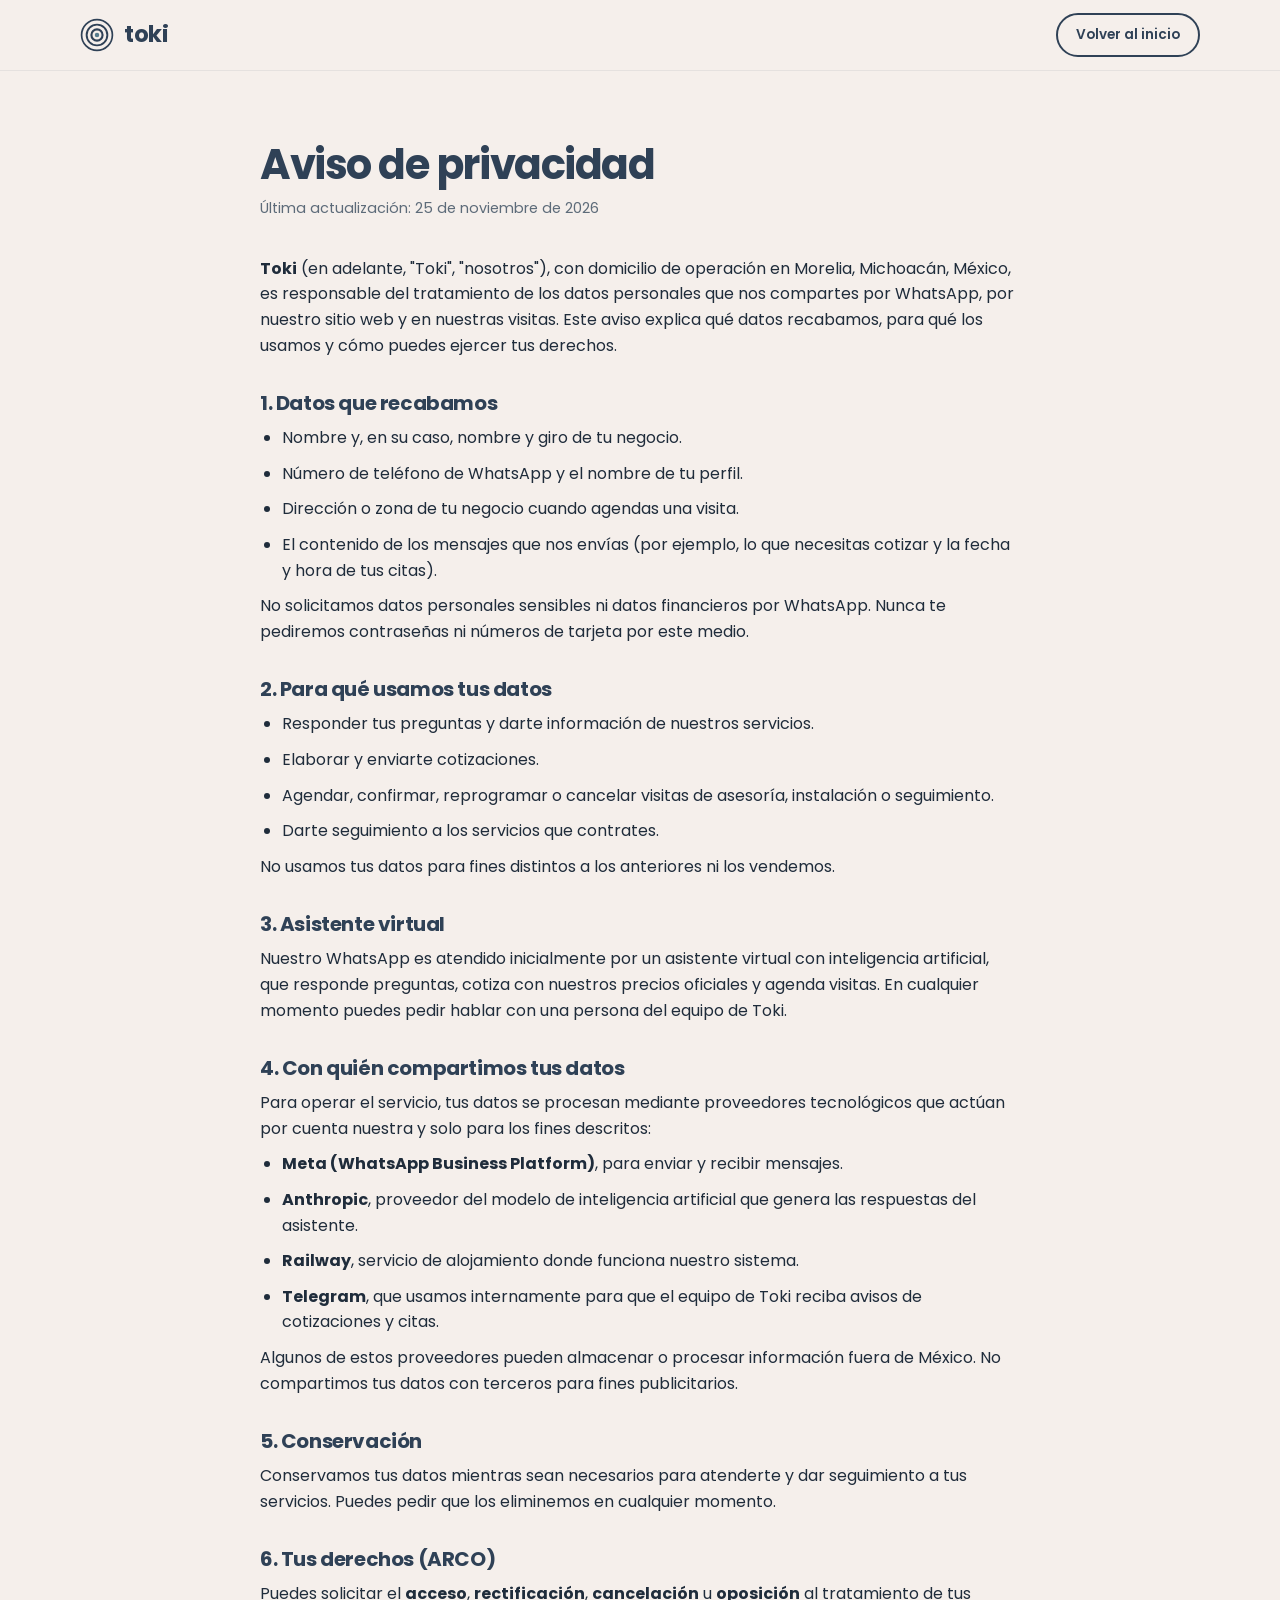
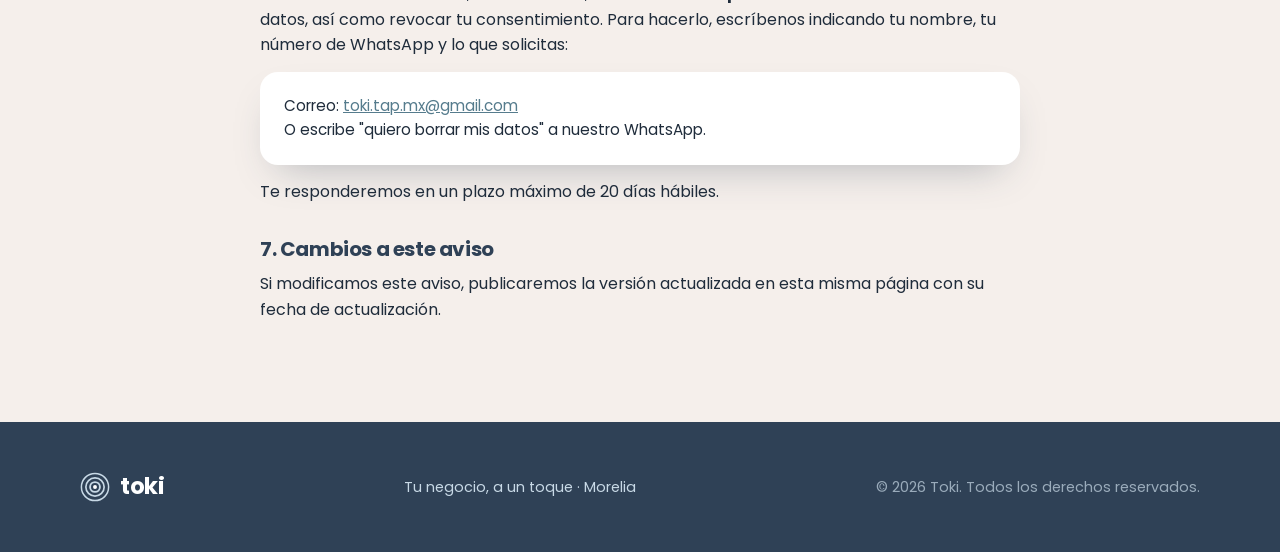
==== privacidad.html @ 363a6a0e "Agregar aviso de privacidad (requerido por Meta para el bot de WhatsApp) Co-Authored-By: Claude Opus" ====
<!DOCTYPE html>
<html lang="es-MX">
<head>
  <meta charset="UTF-8">
  <meta name="viewport" content="width=device-width, initial-scale=1">
  <title>Aviso de privacidad · Toki</title>
  <meta name="description" content="Aviso de privacidad de Toki: qué datos recabamos por WhatsApp y nuestro sitio, para qué los usamos y cómo ejercer tus derechos.">
  <meta name="theme-color" content="#2F4156">
  <link rel="icon" href="favicon.svg" type="image/svg+xml">
  <link rel="preconnect" href="https://fonts.googleapis.com">
  <link rel="preconnect" href="https://fonts.gstatic.com" crossorigin>
  <link href="https://fonts.googleapis.com/css2?family=Poppins:wght@300;400;500;600;700&display=swap" rel="stylesheet">
  <link rel="stylesheet" href="css/styles.css">
  <style>
    .legal{padding:70px 0 90px}
    .legal h1{font-size:clamp(1.9rem,4vw,2.6rem);font-weight:700;margin-bottom:8px}
    .legal .upd{color:var(--muted);font-size:.9rem;margin-bottom:36px}
    .legal h2{font-size:1.25rem;margin:34px 0 10px}
    .legal p,.legal li{color:var(--ink);margin-bottom:10px}
    .legal ul{list-style:disc;padding-left:22px}
    .legal a{color:var(--teal);text-decoration:underline}
    .legal .card{background:var(--white);border-radius:var(--r);padding:22px 24px;box-shadow:var(--shadow);margin-top:14px}
  </style>
</head>
<body>

<header class="nav">
  <div class="wrap nav__in">
    <a href="index.html" class="brand" aria-label="Toki, inicio">
      <img src="assets/logo.svg" alt="" width="34" height="34">
      <span>toki</span>
    </a>
    <a class="btn btn--sm btn--ghost" href="index.html" style="margin-left:auto">Volver al inicio</a>
  </div>
</header>

<main class="legal">
  <div class="wrap wrap--narrow">
    <h1>Aviso de privacidad</h1>
    <p class="upd">Última actualización: 25 de noviembre de 2026</p>

    <p><strong>Toki</strong> (en adelante, "Toki", "nosotros"), con domicilio de operación en Morelia, Michoacán, México, es responsable del tratamiento de los datos personales que nos compartes por WhatsApp, por nuestro sitio web y en nuestras visitas. Este aviso explica qué datos recabamos, para qué los usamos y cómo puedes ejercer tus derechos.</p>

    <h2>1. Datos que recabamos</h2>
    <ul>
      <li>Nombre y, en su caso, nombre y giro de tu negocio.</li>
      <li>Número de teléfono de WhatsApp y el nombre de tu perfil.</li>
      <li>Dirección o zona de tu negocio cuando agendas una visita.</li>
      <li>El contenido de los mensajes que nos envías (por ejemplo, lo que necesitas cotizar y la fecha y hora de tus citas).</li>
    </ul>
    <p>No solicitamos datos personales sensibles ni datos financieros por WhatsApp. Nunca te pediremos contraseñas ni números de tarjeta por este medio.</p>

    <h2>2. Para qué usamos tus datos</h2>
    <ul>
      <li>Responder tus preguntas y darte información de nuestros servicios.</li>
      <li>Elaborar y enviarte cotizaciones.</li>
      <li>Agendar, confirmar, reprogramar o cancelar visitas de asesoría, instalación o seguimiento.</li>
      <li>Darte seguimiento a los servicios que contrates.</li>
    </ul>
    <p>No usamos tus datos para fines distintos a los anteriores ni los vendemos.</p>

    <h2>3. Asistente virtual</h2>
    <p>Nuestro WhatsApp es atendido inicialmente por un asistente virtual con inteligencia artificial, que responde preguntas, cotiza con nuestros precios oficiales y agenda visitas. En cualquier momento puedes pedir hablar con una persona del equipo de Toki.</p>

    <h2>4. Con quién compartimos tus datos</h2>
    <p>Para operar el servicio, tus datos se procesan mediante proveedores tecnológicos que actúan por cuenta nuestra y solo para los fines descritos:</p>
    <ul>
      <li><strong>Meta (WhatsApp Business Platform)</strong>, para enviar y recibir mensajes.</li>
      <li><strong>Anthropic</strong>, proveedor del modelo de inteligencia artificial que genera las respuestas del asistente.</li>
      <li><strong>Railway</strong>, servicio de alojamiento donde funciona nuestro sistema.</li>
      <li><strong>Telegram</strong>, que usamos internamente para que el equipo de Toki reciba avisos de cotizaciones y citas.</li>
    </ul>
    <p>Algunos de estos proveedores pueden almacenar o procesar información fuera de México. No compartimos tus datos con terceros para fines publicitarios.</p>

    <h2>5. Conservación</h2>
    <p>Conservamos tus datos mientras sean necesarios para atenderte y dar seguimiento a tus servicios. Puedes pedir que los eliminemos en cualquier momento.</p>

    <h2>6. Tus derechos (ARCO)</h2>
    <p>Puedes solicitar el <strong>acceso</strong>, <strong>rectificación</strong>, <strong>cancelación</strong> u <strong>oposición</strong> al tratamiento de tus datos, así como revocar tu consentimiento. Para hacerlo, escríbenos indicando tu nombre, tu número de WhatsApp y lo que solicitas:</p>
    <div class="card">
      <p style="margin:0">Correo: <a href="mailto:toki.tap.mx@gmail.com">toki.tap.mx@gmail.com</a><br>
      O escribe "quiero borrar mis datos" a nuestro WhatsApp.</p>
    </div>
    <p style="margin-top:14px">Te responderemos en un plazo máximo de 20 días hábiles.</p>

    <h2>7. Cambios a este aviso</h2>
    <p>Si modificamos este aviso, publicaremos la versión actualizada en esta misma página con su fecha de actualización.</p>
  </div>
</main>

<footer class="footer">
  <div class="wrap footer__in">
    <a href="index.html" class="brand brand--light"><img src="assets/logo-light.svg" alt="" width="30" height="30"><span>toki</span></a>
    <p>Tu negocio, a un toque · Morelia</p>
    <p class="footer__copy">© 2026 Toki. Todos los derechos reservados.</p>
  </div>
</footer>

</body>
</html>
---- css/styles.css ----
/* ===== Toki · identidad ===== */
:root{
  --navy:#2F4156; --teal:#567C8D; --beige:#F5EFEB; --sky:#C8D9E6; --white:#FFFFFF;
  --ink:#1F2C3B; --muted:#5D6B79; --gold:#E3B341;
  --r:18px; --r-lg:28px;
  --shadow:0 18px 40px -18px rgba(47,65,86,.35);
  --font:"Poppins",system-ui,-apple-system,"Segoe UI",Roboto,sans-serif;
}
*{box-sizing:border-box;margin:0;padding:0}
html{scroll-behavior:smooth;scroll-padding-top:80px}
body{font-family:var(--font);color:var(--ink);background:var(--beige);line-height:1.6;-webkit-font-smoothing:antialiased}
img,svg{display:block}
a{color:inherit;text-decoration:none}
ul{list-style:none}
h1,h2,h3{color:var(--navy);line-height:1.15;letter-spacing:-.02em}
h2{font-size:clamp(1.8rem,3.6vw,2.6rem);font-weight:700}
h3{font-size:1.15rem;font-weight:600}
.wrap{width:min(1120px,100% - 40px);margin-inline:auto}
.wrap--narrow{width:min(760px,100% - 40px)}

/* ===== Botones ===== */
.btn{display:inline-flex;align-items:center;justify-content:center;gap:8px;padding:14px 26px;border-radius:999px;font-weight:600;font-size:.95rem;border:2px solid transparent;cursor:pointer;transition:transform .2s,background .2s,color .2s,border-color .2s;font-family:inherit}
.btn:hover{transform:translateY(-2px)}
.btn--sm{padding:9px 18px;font-size:.85rem}
.btn--dark{background:var(--navy);color:var(--white)}
.btn--dark:hover{background:var(--teal)}
.btn--ghost{border-color:var(--navy);color:var(--navy)}
.btn--ghost:hover{background:var(--navy);color:var(--white)}
.btn--light{background:var(--white);color:var(--navy)}
.btn--light:hover{background:var(--sky)}
.btn--outline{border-color:rgba(255,255,255,.5);color:var(--white)}
.btn--outline:hover{background:var(--white);color:var(--navy)}

/* ===== Navegación ===== */
.nav{position:sticky;top:0;z-index:50;background:rgba(245,239,235,.85);backdrop-filter:saturate(1.4) blur(12px);border-bottom:1px solid rgba(47,65,86,.08)}
.nav__in{display:flex;align-items:center;gap:28px;height:70px}
.brand{display:flex;align-items:center;gap:10px;font-weight:700;font-size:1.45rem;color:var(--navy);letter-spacing:-.02em}
.brand--light{color:var(--white)}
.nav__links{display:flex;gap:26px;margin-left:auto;font-size:.92rem;font-weight:500;color:var(--muted)}
.nav__links a:hover{color:var(--navy)}
.nav__toggle{display:none;background:none;border:0;width:40px;height:40px;cursor:pointer;flex-direction:column;justify-content:center;gap:6px;align-items:center}
.nav__toggle span{width:22px;height:2px;background:var(--navy);border-radius:2px;transition:.25s}

/* ===== Hero ===== */
.hero{padding:80px 0 100px;overflow:hidden}
.hero__in{display:grid;grid-template-columns:1.05fr .95fr;gap:60px;align-items:center}
.eyebrow{font-size:.78rem;font-weight:600;letter-spacing:.18em;text-transform:uppercase;color:var(--teal);margin-bottom:14px}
.eyebrow--light{color:var(--sky)}
h1{font-size:clamp(2.7rem,6vw,4.4rem);font-weight:700;letter-spacing:-.035em}
h1 span{color:var(--teal)}
.lead{font-size:1.12rem;color:var(--muted);margin:22px 0 32px;max-width:520px}
.hero__cta{display:flex;flex-wrap:wrap;gap:14px}
.ticks{display:flex;flex-wrap:wrap;gap:8px 22px;margin-top:30px;font-size:.9rem;color:var(--navy);font-weight:500}
.ticks li{display:flex;align-items:center;gap:8px}
.ticks li::before{content:"";width:18px;height:18px;border-radius:50%;background:var(--sky) url("data:image/svg+xml,%3Csvg xmlns='http://www.w3.org/2000/svg' viewBox='0 0 24 24' fill='none' stroke='%232F4156' stroke-width='3.2' stroke-linecap='round' stroke-linejoin='round'%3E%3Cpath d='M6 12.5l4 4 8-9'/%3E%3C/svg%3E") center/11px no-repeat}

.hero__art{position:relative;height:460px}
.sticker{border-radius:50%;display:flex;flex-direction:column;align-items:center;justify-content:center;text-align:center;box-shadow:var(--shadow)}
.sticker--hero{position:absolute;left:0;top:40px;width:340px;height:340px;background:var(--sky);color:var(--navy);gap:6px;z-index:1}
.sticker small{font-size:.7rem;letter-spacing:.2em;color:var(--teal);font-weight:500}
.sticker strong{font-size:1.45rem;font-weight:700}
.sticker em{font-style:normal;color:var(--gold);font-size:1.25rem;letter-spacing:4px}
.sticker span{font-size:.85rem}
.radar{position:relative;width:118px;height:118px;margin:10px 0 6px}
.radar i{position:absolute;inset:0;border:5px solid var(--navy);border-radius:50%}
.radar i:nth-child(2){inset:19px;border-width:5.5px}
.radar i:nth-child(3){inset:37px;border-width:6px}
.radar b{position:absolute;inset:51px;background:var(--teal);border-radius:50%}
.radar--light i{border-color:var(--sky)}
.radar--light b{background:var(--white)}

.phone{position:absolute;right:10px;top:0;width:210px;height:420px;border-radius:38px;background:var(--navy);padding:10px;box-shadow:0 30px 60px -20px rgba(31,44,59,.55);transform:rotate(8deg);z-index:2;animation:tap 4s ease-in-out infinite}
.phone__screen{height:100%;border-radius:30px;background:var(--white);position:relative;padding:44px 16px 16px}
.phone__notch{position:absolute;top:10px;left:50%;translate:-50% 0;width:70px;height:20px;border-radius:12px;background:var(--navy)}
.phone__card{background:var(--beige);border-radius:16px;padding:18px 14px;margin-top:80px}
.phone__stars{color:var(--gold);font-size:1.45rem;letter-spacing:3px;text-align:center}
.phone__line{height:8px;border-radius:6px;background:var(--sky);margin-top:14px}
.phone__line--short{width:60%}
.phone__btn{margin-top:18px;background:var(--navy);color:var(--white);font-size:.72rem;font-weight:600;text-align:center;padding:10px;border-radius:999px}
.pulse{position:absolute;left:170px;top:210px;z-index:0}
.pulse i{position:absolute;width:20px;height:20px;border-radius:50%;border:2px solid var(--teal);translate:-50% -50%;animation:ping 3s ease-out infinite;opacity:0}
.pulse i:nth-child(2){animation-delay:1s}
.pulse i:nth-child(3){animation-delay:2s}
@keyframes ping{0%{width:20px;height:20px;opacity:.7}100%{width:460px;height:460px;opacity:0}}
@keyframes tap{0%,100%{transform:rotate(8deg) translate(0,0)}50%{transform:rotate(5deg) translate(-26px,8px)}}

/* ===== Secciones ===== */
.section{padding:100px 0}
.section--tint{background:var(--white)}
.section--navy{background:var(--navy);color:var(--sky)}
.section--navy h2,.section--navy h3{color:var(--white)}
.sec-head{text-align:center;max-width:640px;margin:0 auto 56px}
.sec-sub{color:var(--muted);margin-top:14px;font-size:1.03rem}
.section--navy .sec-sub{color:var(--sky)}

.steps{display:grid;grid-template-columns:repeat(3,1fr);gap:24px;list-style:none}
.step{background:var(--white);border-radius:var(--r-lg);padding:34px 30px;position:relative}
.step__n{display:grid;place-items:center;width:46px;height:46px;border-radius:50%;background:var(--navy);color:var(--white);font-weight:700;margin-bottom:22px}
.step p{color:var(--muted);margin-top:10px;font-size:.95rem}

.cards{display:grid;grid-template-columns:repeat(3,1fr);gap:24px}
.card{background:var(--beige);border-radius:var(--r-lg);padding:34px 30px;transition:transform .25s,box-shadow .25s}
.card:hover{transform:translateY(-6px);box-shadow:var(--shadow)}
.card__icon{width:54px;height:54px;border-radius:16px;background:var(--navy);display:grid;place-items:center;margin-bottom:22px}
.card__icon svg{width:26px;height:26px;fill:none;stroke:var(--sky);stroke-width:1.8;stroke-linecap:round;stroke-linejoin:round}
.card p{color:var(--muted);font-size:.95rem;margin:10px 0 18px}
.card li{font-size:.9rem;color:var(--navy);padding:7px 0;border-top:1px solid rgba(47,65,86,.1);font-weight:500}

.split{display:grid;grid-template-columns:1fr 1fr;gap:60px;align-items:center}
.chips{display:flex;flex-wrap:wrap;gap:10px;margin-top:28px}
.chips li{background:var(--white);border:1px solid rgba(47,65,86,.12);padding:9px 16px;border-radius:999px;font-size:.88rem;font-weight:500;color:var(--navy)}
.mini-stickers{display:flex;justify-content:center;gap:26px;flex-wrap:wrap}
.sticker--sm{width:230px;height:230px;gap:2px}
.sticker--sm strong{font-size:1.15rem}
.sticker--sm .radar{transform:scale(.8);margin:0}
.sticker--sm span{font-size:.78rem}
.sticker--navy{background:var(--navy);color:var(--white)}
.sticker--white{background:var(--white);color:var(--navy)}
.sticker--navy span{color:var(--sky)}
.wordmark{font-size:1.6rem!important;letter-spacing:.02em}
.mini-stickers .sticker:nth-child(2){margin-top:60px}

.plans{display:grid;grid-template-columns:repeat(3,1fr);gap:24px;align-items:stretch}
.plan{border:1px solid rgba(200,217,230,.25);border-radius:var(--r-lg);padding:36px 30px;display:flex;flex-direction:column;background:rgba(255,255,255,.03)}
.plan--featured{background:var(--teal);border-color:var(--teal)}
.plan__tag{font-size:.75rem;letter-spacing:.16em;text-transform:uppercase;font-weight:600;color:var(--sky);margin-bottom:10px}
.plan--featured .plan__tag{color:var(--white)}
.plan__price{font-size:3rem;font-weight:700;color:var(--white);margin:12px 0 22px;line-height:1}
.plan__price span{font-size:1.5rem;vertical-align:top;margin-right:2px}
.plan__price small{font-size:.9rem;font-weight:500;color:var(--sky)}
.plan--featured .plan__price small{color:var(--white)}
.plan__price--quote{font-size:2.2rem}
.plan ul{flex:1;margin-bottom:28px}
.plan li{padding:9px 0 9px 26px;border-top:1px solid rgba(200,217,230,.18);font-size:.92rem;position:relative;color:var(--white)}
.plan li::before{content:"";position:absolute;left:0;top:15px;width:12px;height:12px;border-radius:50%;border:2.5px solid var(--sky)}

.why{display:grid;grid-template-columns:repeat(4,1fr);gap:24px}
.why>div{padding:28px 4px;border-top:3px solid var(--navy)}
.why p{color:var(--muted);font-size:.93rem;margin-top:10px}

.faq details{background:var(--beige);border-radius:var(--r);margin-bottom:12px;padding:4px 24px}
.faq summary{cursor:pointer;font-weight:600;color:var(--navy);padding:18px 30px 18px 0;list-style:none;position:relative}
.faq summary::-webkit-details-marker{display:none}
.faq summary::after{content:"+";position:absolute;right:0;top:50%;translate:0 -50%;font-size:1.5rem;font-weight:400;color:var(--teal);transition:rotate .25s}
.faq details[open] summary::after{rotate:45deg}
.faq details p{color:var(--muted);padding-bottom:20px;font-size:.95rem}

.split--contact{align-items:start}
.contact-list{margin:30px 0 24px}
.contact-list li{display:flex;justify-content:space-between;gap:20px;padding:14px 0;border-bottom:1px solid rgba(47,65,86,.12);font-size:.95rem}
.contact-list span{color:var(--muted)}
.contact-list a,.contact-list b{color:var(--navy);font-weight:600;text-align:right}
.contact-list a:hover{color:var(--teal)}
.socials{display:flex;gap:12px}
.socials a{width:46px;height:46px;border-radius:50%;background:var(--navy);color:var(--white);display:grid;place-items:center;transition:background .2s}
.socials a:hover{background:var(--teal)}
.socials svg{width:22px;height:22px;fill:none;stroke:var(--white);stroke-width:1.8;stroke-linecap:round;stroke-linejoin:round}
.form{background:var(--white);border-radius:var(--r-lg);padding:36px;display:grid;gap:16px;box-shadow:var(--shadow)}
.form label{display:grid;gap:6px;font-size:.85rem;font-weight:600;color:var(--navy)}
.form input,.form select,.form textarea{font:inherit;font-weight:400;font-size:.95rem;padding:12px 14px;border-radius:12px;border:1.5px solid var(--sky);background:var(--beige);color:var(--ink);outline:none;transition:border-color .2s}
.form input:focus,.form select:focus,.form textarea:focus{border-color:var(--teal)}
.form__note{font-size:.8rem;color:var(--muted);text-align:center}

.footer{background:var(--navy);color:var(--sky);padding:46px 0}
.footer__in{display:flex;align-items:center;justify-content:space-between;gap:20px;flex-wrap:wrap;font-size:.9rem}
.footer__copy{opacity:.7}

.wa-float{position:fixed;right:22px;bottom:22px;width:58px;height:58px;border-radius:50%;background:var(--teal);color:var(--white);display:grid;place-items:center;box-shadow:0 12px 30px -8px rgba(31,44,59,.5);z-index:60;transition:transform .2s}
.wa-float:hover{transform:scale(1.08)}
.wa-float svg{width:28px;height:28px;fill:none;stroke:currentColor;stroke-width:1.8;stroke-linejoin:round}

/* Aparición al hacer scroll */
.reveal{opacity:0;transform:translateY(24px);transition:opacity .7s ease,transform .7s ease}
.reveal.in{opacity:1;transform:none}

/* ===== Responsivo ===== */
@media (max-width:960px){
  .hero__in,.split{grid-template-columns:1fr}
  .hero__art{height:420px;max-width:440px;margin:0 auto;width:100%}
  .cards,.plans,.steps{grid-template-columns:1fr}
  .why{grid-template-columns:1fr 1fr}
  .plans{max-width:440px;margin-inline:auto}
}
@media (max-width:760px){
  .nav__links{position:fixed;inset:70px 0 auto 0;flex-direction:column;gap:0;background:var(--beige);padding:10px 20px 24px;border-bottom:1px solid rgba(47,65,86,.1);transform:translateY(-130%);transition:transform .3s;margin:0}
  .nav__links a{padding:14px 0;border-bottom:1px solid rgba(47,65,86,.08);font-size:1rem}
  .nav.open .nav__links{transform:none}
  .nav__toggle{display:flex;margin-left:auto}
  .nav__in>.btn{display:none}
  .nav.open .nav__toggle span:first-child{transform:translateY(4px) rotate(45deg)}
  .nav.open .nav__toggle span:last-child{transform:translateY(-4px) rotate(-45deg)}
  .hero{padding:50px 0 70px}
  .section{padding:72px 0}
  .sticker--hero{width:270px;height:270px;top:60px}
  .sticker--hero .radar{transform:scale(.8);margin:0}
  .sticker--hero strong{font-size:1.2rem}
  .phone{width:170px;height:340px;right:0}
  .phone__card{margin-top:50px}
  .pulse{left:135px;top:195px}
  .why{grid-template-columns:1fr}
  .mini-stickers .sticker:nth-child(2){margin-top:0}
  .sticker--sm{width:190px;height:190px}
  .sticker--sm .radar{transform:scale(.65);margin:-12px 0}
  .form{padding:26px}
}
@media (prefers-reduced-motion:reduce){
  *{animation:none!important;transition:none!important;scroll-behavior:auto!important}
  .reveal{opacity:1;transform:none}
}

/* Evita desbordes horizontales en celular */
.split>*{min-width:0}
.form input,.form select,.form textarea{width:100%;min-width:0}
.contact-list a{overflow-wrap:anywhere}
@media (max-width:760px){
  .hero__art{height:360px}
  .sticker--hero{width:230px;height:230px;top:70px;gap:2px}
  .sticker--hero small{font-size:.6rem}
  .sticker--hero strong{font-size:1rem}
  .sticker--hero .radar{transform:scale(.62);margin:-18px 0}
  .sticker--hero em{font-size:.95rem}
  .sticker--hero span{font-size:.72rem}
  .phone{width:140px;height:290px;border-radius:30px;padding:8px}
  .phone__screen{border-radius:24px;padding:34px 10px 10px}
  .phone__notch{width:50px;height:14px}
  .phone__card{margin-top:34px;padding:12px 8px}
  .phone__stars{font-size:.95rem;letter-spacing:1px}
  .phone__btn{font-size:.6rem;padding:7px}
  .pulse{left:115px;top:185px}
}

/* Elementos ocultos por datos pendientes */
[hidden]{display:none!important}
.soon{background:var(--white);border-radius:var(--r-lg);padding:44px 36px;text-align:center;box-shadow:var(--shadow);display:grid;justify-items:center;gap:14px}
.soon p{color:var(--muted);max-width:360px}
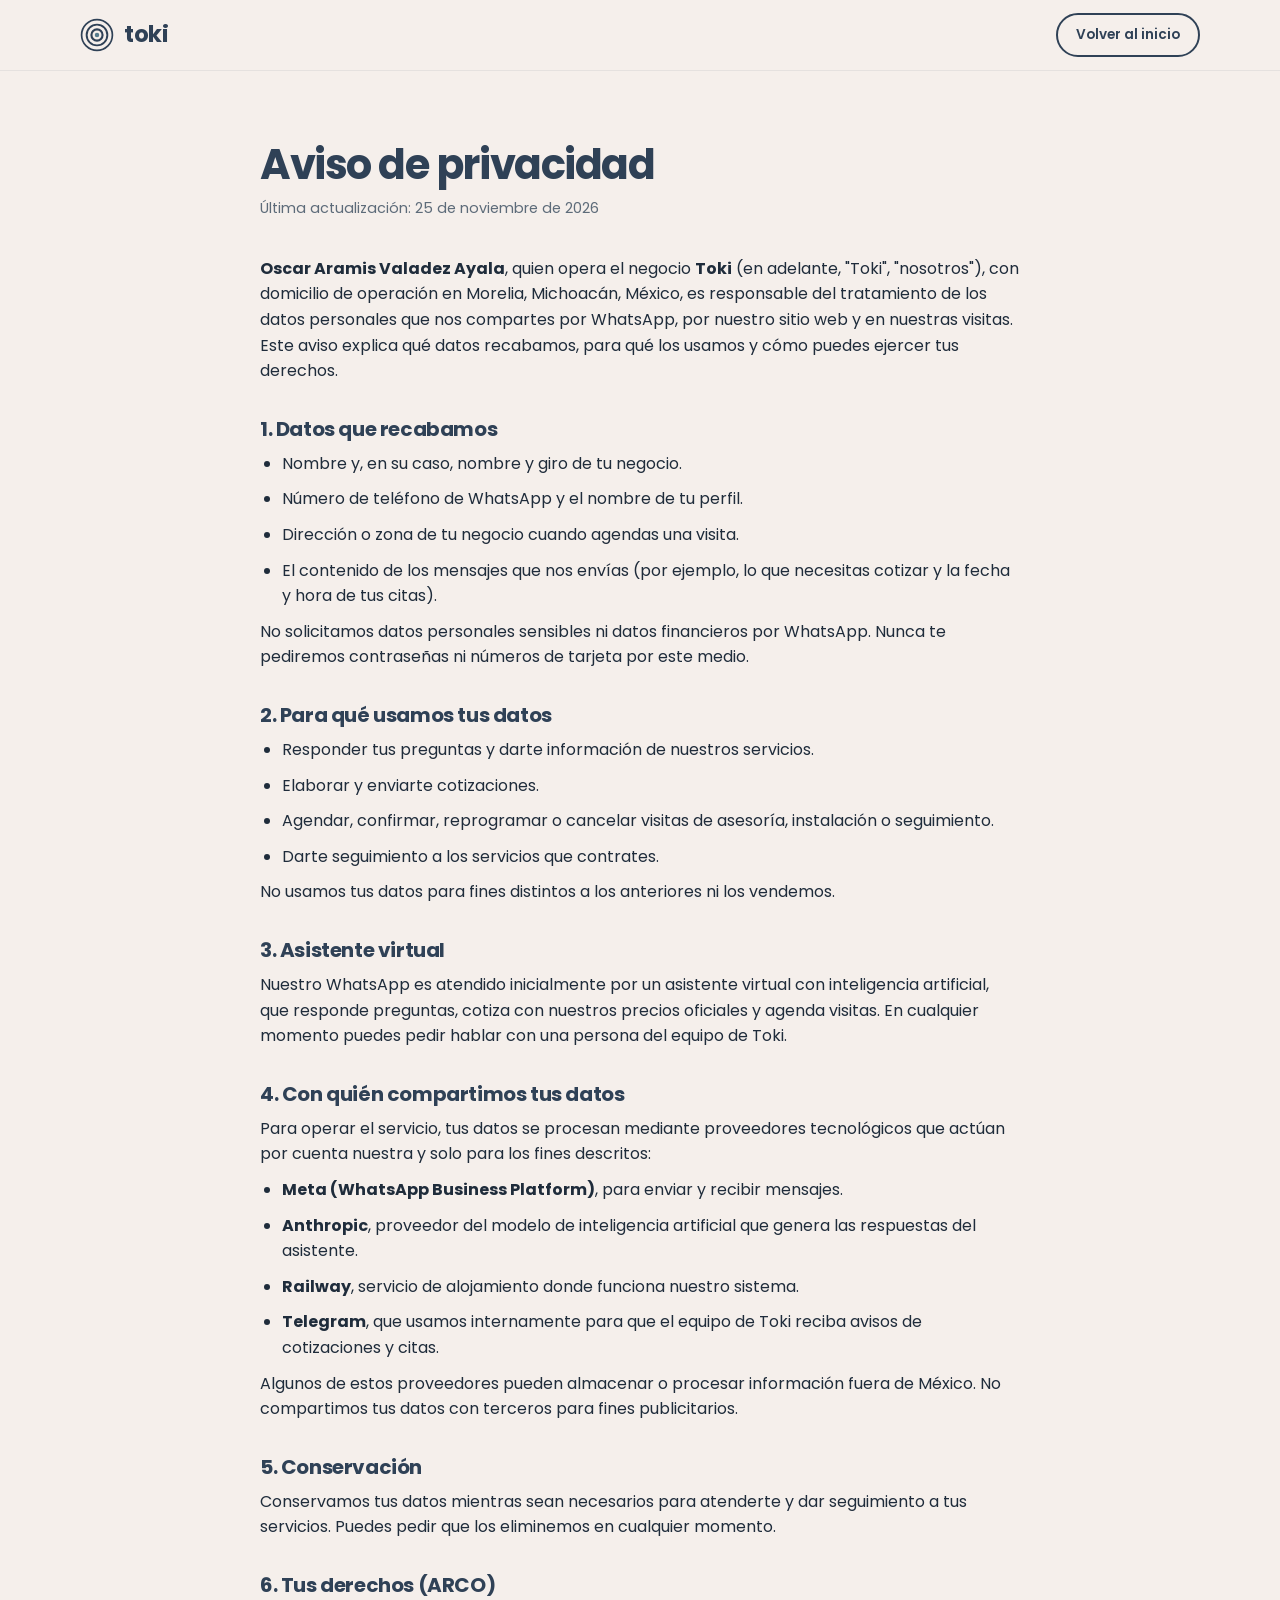
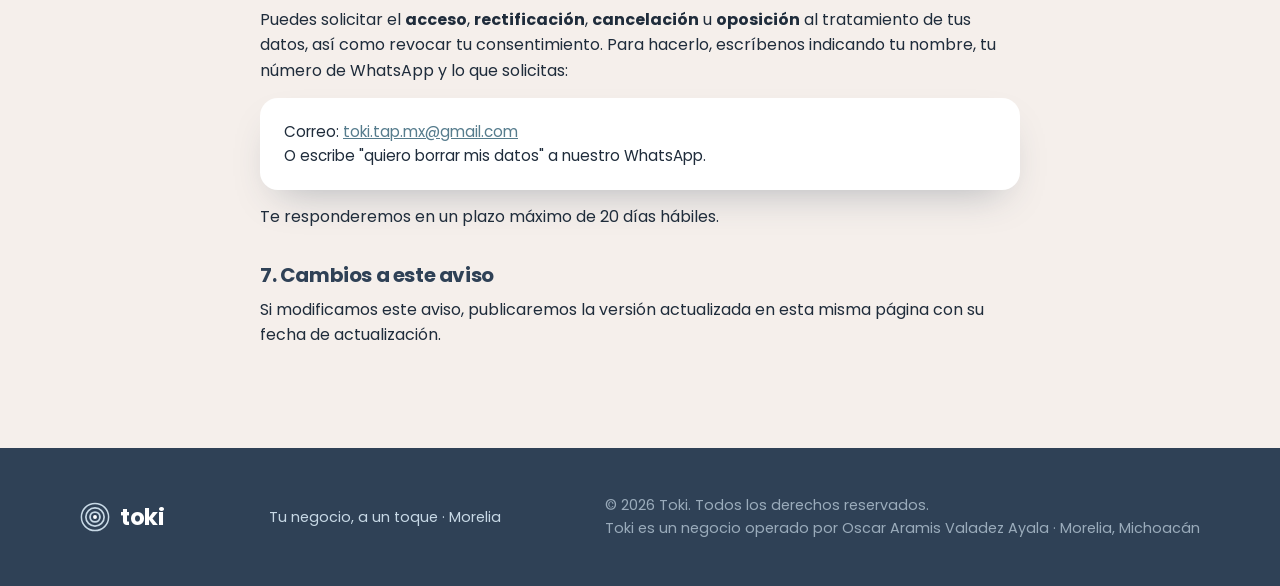
==== commit b4e54f95: "Aviso de privacidad: identificar al responsable" ====
--- a/privacidad.html
+++ b/privacidad.html
@@ -39,7 +39,7 @@
     <h1>Aviso de privacidad</h1>
     <p class="upd">Última actualización: 25 de noviembre de 2026</p>
 
-    <p><strong>Toki</strong> (en adelante, "Toki", "nosotros"), con domicilio de operación en Morelia, Michoacán, México, es responsable del tratamiento de los datos personales que nos compartes por WhatsApp, por nuestro sitio web y en nuestras visitas. Este aviso explica qué datos recabamos, para qué los usamos y cómo puedes ejercer tus derechos.</p>
+    <p><strong>Oscar Aramis Valadez Ayala</strong>, quien opera el negocio <strong>Toki</strong> (en adelante, "Toki", "nosotros"), con domicilio de operación en Morelia, Michoacán, México, es responsable del tratamiento de los datos personales que nos compartes por WhatsApp, por nuestro sitio web y en nuestras visitas. Este aviso explica qué datos recabamos, para qué los usamos y cómo puedes ejercer tus derechos.</p>
 
     <h2>1. Datos que recabamos</h2>
     <ul>
@@ -92,7 +92,7 @@
   <div class="wrap footer__in">
     <a href="index.html" class="brand brand--light"><img src="assets/logo-light.svg" alt="" width="30" height="30"><span>toki</span></a>
     <p>Tu negocio, a un toque · Morelia</p>
-    <p class="footer__copy">© 2026 Toki. Todos los derechos reservados.</p>
+    <p class="footer__copy">© 2026 Toki. Todos los derechos reservados.<br>Toki es un negocio operado por Oscar Aramis Valadez Ayala · Morelia, Michoacán</p>
   </div>
 </footer>
 
--- a/css/styles.css
+++ b/css/styles.css
@@ -233,3 +233,50 @@
 [hidden]{display:none!important}
 .soon{background:var(--white);border-radius:var(--r-lg);padding:44px 36px;text-align:center;box-shadow:var(--shadow);display:grid;justify-items:center;gap:14px}
 .soon p{color:var(--muted);max-width:360px}
+
+/* ===== Asistente Toki (sin IA) ===== */
+.faq-more{text-align:center;margin-top:26px;color:var(--muted)}
+.faq-more a{color:var(--navy);font-weight:600;text-decoration:underline;text-underline-offset:3px}
+.tk{position:fixed;right:22px;bottom:22px;z-index:70;font-family:var(--font)}
+.tk-launch{width:60px;height:60px;border-radius:50%;border:0;background:var(--navy);color:var(--white);display:grid;place-items:center;cursor:pointer;box-shadow:0 12px 30px -8px rgba(31,44,59,.55);transition:transform .2s,background .2s}
+.tk-launch:hover{transform:scale(1.06);background:var(--teal)}
+.tk-launch:focus-visible,.tk-chip:focus-visible,.tk-send:focus-visible,.tk-x:focus-visible{outline:3px solid var(--sky);outline-offset:2px}
+.tk-launch svg{width:28px;height:28px;fill:none;stroke:currentColor;stroke-width:1.8;stroke-linecap:round;stroke-linejoin:round;grid-area:1/1}
+.tk-ico-close{opacity:0;transform:rotate(-90deg);transition:.25s}
+.tk-ico-open{transition:.25s}
+.tk-open .tk-ico-open{opacity:0;transform:rotate(90deg)}
+.tk-open .tk-ico-close{opacity:1;transform:none}
+.tk-hint{position:absolute;right:72px;bottom:12px;white-space:nowrap;background:var(--white);color:var(--navy);font-size:.88rem;font-weight:500;padding:9px 14px;border-radius:14px 14px 4px 14px;box-shadow:var(--shadow);cursor:pointer;animation:tkIn .35s ease}
+.tk-panel{position:absolute;right:0;bottom:76px;width:370px;height:min(560px,calc(100vh - 120px));background:var(--beige);border-radius:22px;box-shadow:0 30px 70px -20px rgba(31,44,59,.55);display:flex;flex-direction:column;overflow:hidden;animation:tkIn .25s ease}
+@keyframes tkIn{from{opacity:0;transform:translateY(10px)}to{opacity:1;transform:none}}
+.tk-head{display:flex;align-items:center;gap:12px;background:var(--navy);color:var(--white);padding:14px 16px}
+.tk-head div{display:grid;line-height:1.25;flex:1}
+.tk-head strong{font-size:1rem}
+.tk-head span{font-size:.78rem;color:var(--sky)}
+.tk-x{background:none;border:0;color:var(--white);font-size:1.7rem;line-height:1;width:40px;height:40px;border-radius:50%;cursor:pointer}
+.tk-x:hover{background:rgba(255,255,255,.12)}
+.tk-log{flex:1;overflow-y:auto;padding:16px 14px 6px;display:flex;flex-direction:column;gap:8px;overscroll-behavior:contain}
+.tk-msg{max-width:85%;padding:10px 14px;border-radius:16px;font-size:.92rem;line-height:1.45;white-space:pre-line;overflow-wrap:anywhere}
+.tk-bot{align-self:flex-start;background:var(--white);color:var(--ink);border-bottom-left-radius:5px}
+.tk-user{align-self:flex-end;background:var(--teal);color:var(--white);border-bottom-right-radius:5px}
+.tk-typing{display:flex;gap:4px;padding:14px 16px}
+.tk-typing i{width:7px;height:7px;border-radius:50%;background:var(--sky);animation:tkDot 1s infinite}
+.tk-typing i:nth-child(2){animation-delay:.15s}.tk-typing i:nth-child(3){animation-delay:.3s}
+@keyframes tkDot{0%,60%,100%{transform:none;opacity:.5}30%{transform:translateY(-4px);opacity:1}}
+.tk-wa{align-self:flex-start;display:inline-flex;align-items:center;gap:8px;background:var(--navy);color:var(--white);font-weight:600;font-size:.88rem;padding:10px 16px;border-radius:999px;margin:2px 0 4px}
+.tk-wa::before{content:"";width:16px;height:16px;background:url("data:image/svg+xml,%3Csvg xmlns='http://www.w3.org/2000/svg' viewBox='0 0 24 24' fill='none' stroke='white' stroke-width='2' stroke-linejoin='round'%3E%3Cpath d='M12 3.5a8.5 8.5 0 0 0-7.3 12.8L3.5 20.5l4.3-1.1A8.5 8.5 0 1 0 12 3.5z'/%3E%3C/svg%3E") center/contain no-repeat}
+.tk-wa:hover{background:var(--teal)}
+.tk-chips{display:flex;flex-wrap:wrap;gap:6px;padding:4px 14px 10px;max-height:150px;overflow-y:auto}
+.tk-chips:empty{display:none}
+.tk-chip{font:inherit;font-size:.82rem;font-weight:500;color:var(--navy);background:var(--white);border:1.5px solid var(--sky);border-radius:999px;padding:7px 12px;cursor:pointer;min-height:36px}
+.tk-chip:hover{border-color:var(--teal);background:var(--sky)}
+.tk-form{display:flex;gap:8px;padding:10px 12px 12px;background:var(--white);border-top:1px solid rgba(47,65,86,.08)}
+.tk-in{flex:1;min-width:0;font:inherit;font-size:16px;padding:10px 14px;border-radius:999px;border:1.5px solid var(--sky);background:var(--beige);color:var(--ink);outline:none}
+.tk-in:focus{border-color:var(--teal)}
+.tk-send{width:44px;height:44px;border-radius:50%;border:0;background:var(--navy);display:grid;place-items:center;cursor:pointer;flex:none}
+.tk-send svg{width:20px;height:20px;fill:var(--white)}
+@media (max-width:600px){
+  .tk{right:16px;bottom:16px}
+  .tk-panel{position:fixed;inset:auto 8px 86px 8px;width:auto;height:min(72vh,560px)}
+  .tk-hint{right:68px}
+}
